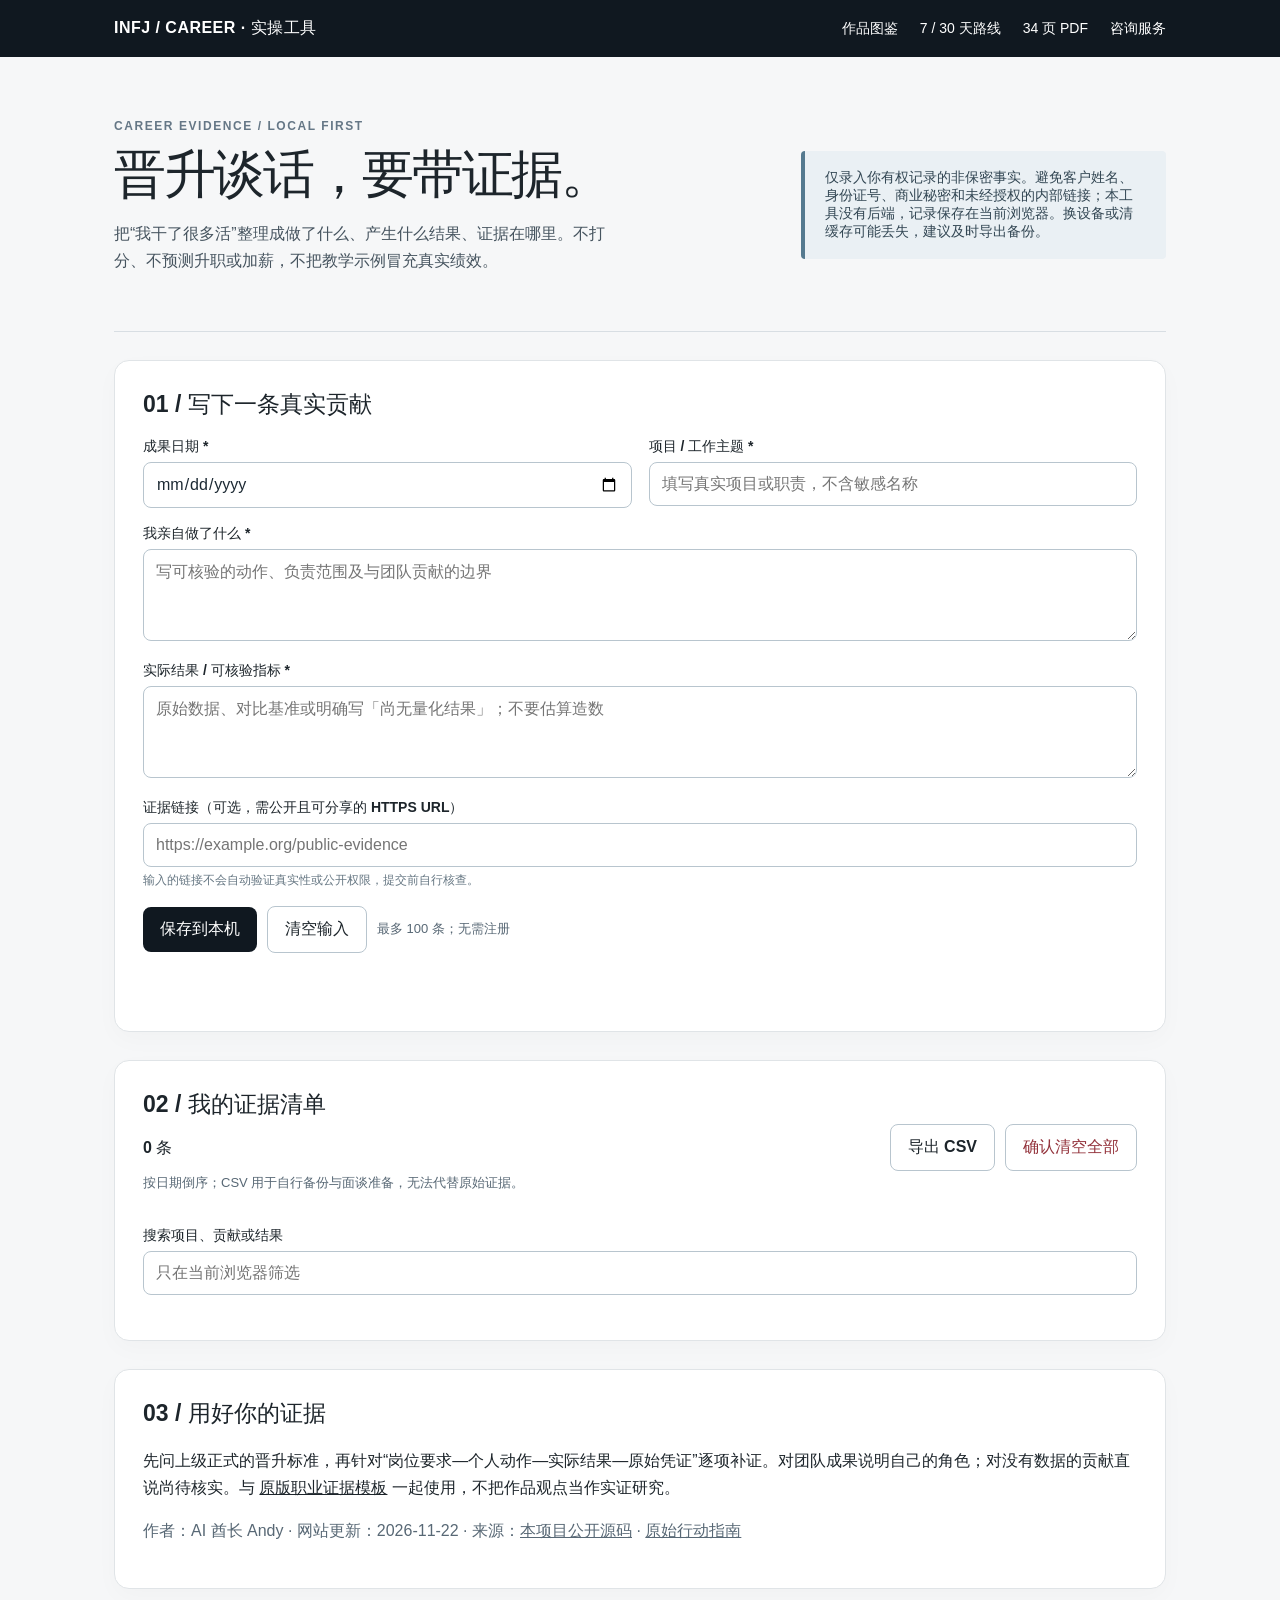
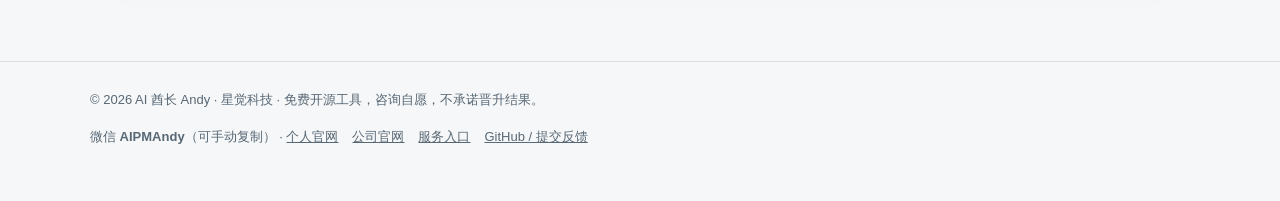
==== evidence.html @ 2b0c2279 "feat: add private career evidence ledger page with SEO and source boundaries" ====
<!doctype html>
<html lang="zh-CN">
<head>
<meta charset="utf-8">
<meta name="viewport" content="width=device-width,initial-scale=1">
<meta name="theme-color" content="#101820">
<title>晋升证据台账｜INFJ 职场成长实操工具 · AI 酋长 Andy</title>
<meta name="description" content="免费记录真实项目贡献、可量化结果与原始证据，生成可带去晋升面谈的本地 CSV 清单。数据只保存在当前浏览器，不预测晋升和薪资。">
<link rel="canonical" href="https://aipmandy.github.io/infj-career-growth-guide/evidence.html">
<meta property="og:type" content="website">
<meta property="og:title" content="晋升证据台账｜INFJ 职场成长实操工具">
<meta property="og:description" content="把“我做了很多”变成可核验的贡献记录；本机保存与安全 CSV 导出。">
<meta property="og:url" content="https://aipmandy.github.io/infj-career-growth-guide/evidence.html">
<meta property="og:image" content="https://aipmandy.github.io/infj-career-growth-guide/assets/social-preview.svg">
<link rel="icon" href="assets/favicon.svg" type="image/svg+xml">
<script type="application/ld+json">
{"@context":"https://schema.org","@type":"WebApplication","name":"晋升证据台账","description":"免费本地记录真实职业贡献及来源证据，提供安全 CSV 导出；不预测升职加薪结果。","url":"https://aipmandy.github.io/infj-career-growth-guide/evidence.html","applicationCategory":"BusinessApplication","operatingSystem":"Web","isAccessibleForFree":true,"inLanguage":"zh-CN","dateModified":"2026-11-22","author":{"@type":"Person","name":"AI 酋长 Andy","url":"https://metaver.vip/"},"publisher":{"@type":"Organization","name":"星觉科技","url":"https://www.a6no1.cn/"}}
</script>
<style>
:root{font-family:-apple-system,BlinkMacSystemFont,"Segoe UI","PingFang SC","Microsoft YaHei",sans-serif;color:#1d252b;background:#f6f7f8;color-scheme:light;font-synthesis:none}
*{box-sizing:border-box}body{margin:0}a{color:inherit}a:focus-visible,button:focus-visible,input:focus-visible,textarea:focus-visible{outline:3px solid #1673ca;outline-offset:3px}
header{background:#101820;color:#fff}nav{max-width:1100px;margin:auto;padding:18px 24px;display:flex;gap:22px;align-items:center;flex-wrap:wrap}nav a{text-decoration:none;font-size:14px}nav strong{margin-right:auto;letter-spacing:.03em}
main{max-width:1100px;margin:auto;padding:32px 24px 72px}.eyebrow{font-size:12px;font-weight:700;letter-spacing:.13em;color:#657786;text-transform:uppercase}.hero{display:grid;grid-template-columns:1.8fr 1fr;gap:30px;align-items:center;padding:30px 0 40px;border-bottom:1px solid #d8dee3}h1{font-size:clamp(32px,5vw,52px);line-height:1.14;letter-spacing:-.045em;margin:12px 0}p{line-height:1.7}.hero p{max-width:58ch;color:#46545f}.note{background:#eaf0f4;border-left:4px solid #54798f;padding:18px 20px;border-radius:4px;color:#324653;font-size:14px}.panel{background:#fff;border:1px solid #e0e4e7;border-radius:15px;padding:28px;box-shadow:0 8px 25px rgba(0,0,0,.025)}section{margin-top:28px}h2{font-size:23px;margin:0 0 18px}.grid{display:grid;grid-template-columns:repeat(2,minmax(0,1fr));gap:17px}label{display:block;font-size:14px;font-weight:600;margin-bottom:6px}.field{margin:0 0 17px}.field small{display:block;color:#667783;font-size:12px;margin-top:5px}input,textarea{font:inherit;width:100%;border:1px solid #b8c5ce;background:#fff;border-radius:8px;padding:12px;color:#1c2933}textarea{min-height:92px;resize:vertical}button,.btn{font:inherit;font-weight:650;background:#101820;color:#fff;border:0;border-radius:8px;padding:12px 17px;cursor:pointer;display:inline-block;text-decoration:none}button.secondary{background:#fff;color:#1d252b;border:1px solid #b8c5ce}button.danger{color:#93323b}.actions{display:flex;flex-wrap:wrap;gap:10px;align-items:center}.helper{font-size:13px;color:#586875}.result-bar{display:flex;gap:14px;align-items:center;flex-wrap:wrap;justify-content:space-between;margin-bottom:20px}.result-bar strong{font-size:16px}.entry{border:1px solid #d9e1e7;border-radius:10px;padding:18px;margin:12px 0;background:#fff;overflow-wrap:anywhere}.entry-title{display:flex;justify-content:space-between;gap:12px;flex-wrap:wrap}.entry-title h3{margin:0;font-size:18px}.entry dl{display:grid;grid-template-columns:110px minmax(0,1fr);gap:9px 12px;margin-bottom:10px}.entry dt{color:#677682}.entry dd{margin:0;white-space:pre-wrap}#status{min-height:24px;font-size:14px;margin-top:12px}#status.error{color:#9f2436}#status.ok{color:#17633e}footer{padding:25px 24px 40px;border-top:1px solid #d8dee3;color:#586875;font-size:13px}footer div{max-width:1100px;margin:auto;line-height:2}footer a{margin-right:14px}.muted{color:#586875}
@media(max-width:720px){.hero,.grid{grid-template-columns:1fr}.hero{gap:8px}.panel{padding:20px}main{padding:24px 16px 50px}nav{padding:16px}.entry dl{grid-template-columns:1fr;gap:2px}.entry dd{margin-bottom:7px}button{min-height:44px}}
</style>
</head>
<body>
<header><nav aria-label="主导航"><strong>INFJ / CAREER · 实操工具</strong><a href="./">作品图鉴</a><a href="./#roadmap">7 / 30 天路线</a><a href="pdf/infj-career-growth-guide-guide.pdf">34 页 PDF</a><a href="https://metaver.vip/services">咨询服务</a></nav></header>
<main>
<div class="hero"><div><div class="eyebrow">CAREER EVIDENCE / LOCAL FIRST</div><h1>晋升谈话，要带证据。</h1><p>把“我干了很多活”整理成<strong>做了什么、产生什么结果、证据在哪里</strong>。不打分、不预测升职或加薪，不把教学示例冒充真实绩效。</p></div><div class="note">仅录入<strong>你有权记录</strong>的非保密事实。避免客户姓名、身份证号、商业秘密和未经授权的内部链接；本工具没有后端，记录保存在当前浏览器。换设备或清缓存可能丢失，建议及时导出备份。</div></div>
<section class="panel" aria-labelledby="form-heading">
<h2 id="form-heading">01 / 写下一条真实贡献</h2>
<form id="evidenceForm">
<div class="grid"><div class="field"><label for="when">成果日期 *</label><input type="date" id="when" name="when" required></div><div class="field"><label for="project">项目 / 工作主题 *</label><input id="project" name="project" maxlength="100" placeholder="填写真实项目或职责，不含敏感名称" required></div></div>
<div class="field"><label for="contribution">我亲自做了什么 *</label><textarea id="contribution" name="contribution" maxlength="600" placeholder="写可核验的动作、负责范围及与团队贡献的边界" required></textarea></div>
<div class="field"><label for="outcome">实际结果 / 可核验指标 *</label><textarea id="outcome" name="outcome" maxlength="600" placeholder="原始数据、对比基准或明确写「尚无量化结果」；不要估算造数" required></textarea></div>
<div class="field"><label for="source">证据链接（可选，需公开且可分享的 HTTPS URL）</label><input id="source" name="source" type="url" inputmode="url" maxlength="1000" placeholder="https://example.org/public-evidence"><small>输入的链接不会自动验证真实性或公开权限，提交前自行核查。</small></div>
<div class="actions"><button type="submit">保存到本机</button><button type="reset" class="secondary">清空输入</button><span class="helper">最多 100 条；无需注册</span></div>
<p id="status" role="status" aria-live="polite"></p>
</form></section>
<section class="panel" aria-labelledby="entries-heading"><div class="result-bar"><div><h2 id="entries-heading">02 / 我的证据清单</h2><strong id="count">0 条</strong><p class="helper">按日期倒序；CSV 用于自行备份与面谈准备，无法代替原始证据。</p></div><div class="actions"><button type="button" id="export" class="secondary">导出 CSV</button><button type="button" id="clear" class="secondary danger">确认清空全部</button></div></div><div class="field"><label for="search">搜索项目、贡献或结果</label><input id="search" type="search" placeholder="只在当前浏览器筛选"></div><div id="entries" aria-live="polite"></div></section>
<section class="panel"><h2>03 / 用好你的证据</h2><p>先问上级正式的晋升标准，再针对“岗位要求—个人动作—实际结果—原始凭证”逐项补证。对团队成果说明自己的角色；对没有数据的贡献直说尚待核实。与 <a href="templates/career-evidence.md">原版职业证据模板</a> 一起使用，不把作品观点当作实证研究。</p><p class="muted">作者：AI 酋长 Andy · 网站更新：2026-11-22 · 来源：<a href="https://github.com/AIPMAndy/infj-career-growth-guide">本项目公开源码</a> · <a href="guides/7-30-day-plan.md">原始行动指南</a></p></section>
</main>
<footer><div>© 2026 AI 酋长 Andy · 星觉科技 · 免费开源工具，咨询自愿，不承诺晋升结果。<p><strong>微信 AIPMAndy</strong>（可手动复制） · <a href="https://metaver.vip/">个人官网</a><a href="https://www.a6no1.cn/">公司官网</a><a href="https://metaver.vip/services">服务入口</a><a href="https://github.com/AIPMAndy/infj-career-growth-guide">GitHub / 提交反馈</a></p></div></footer>
<script src="evidence.js"></script>
</body></html>
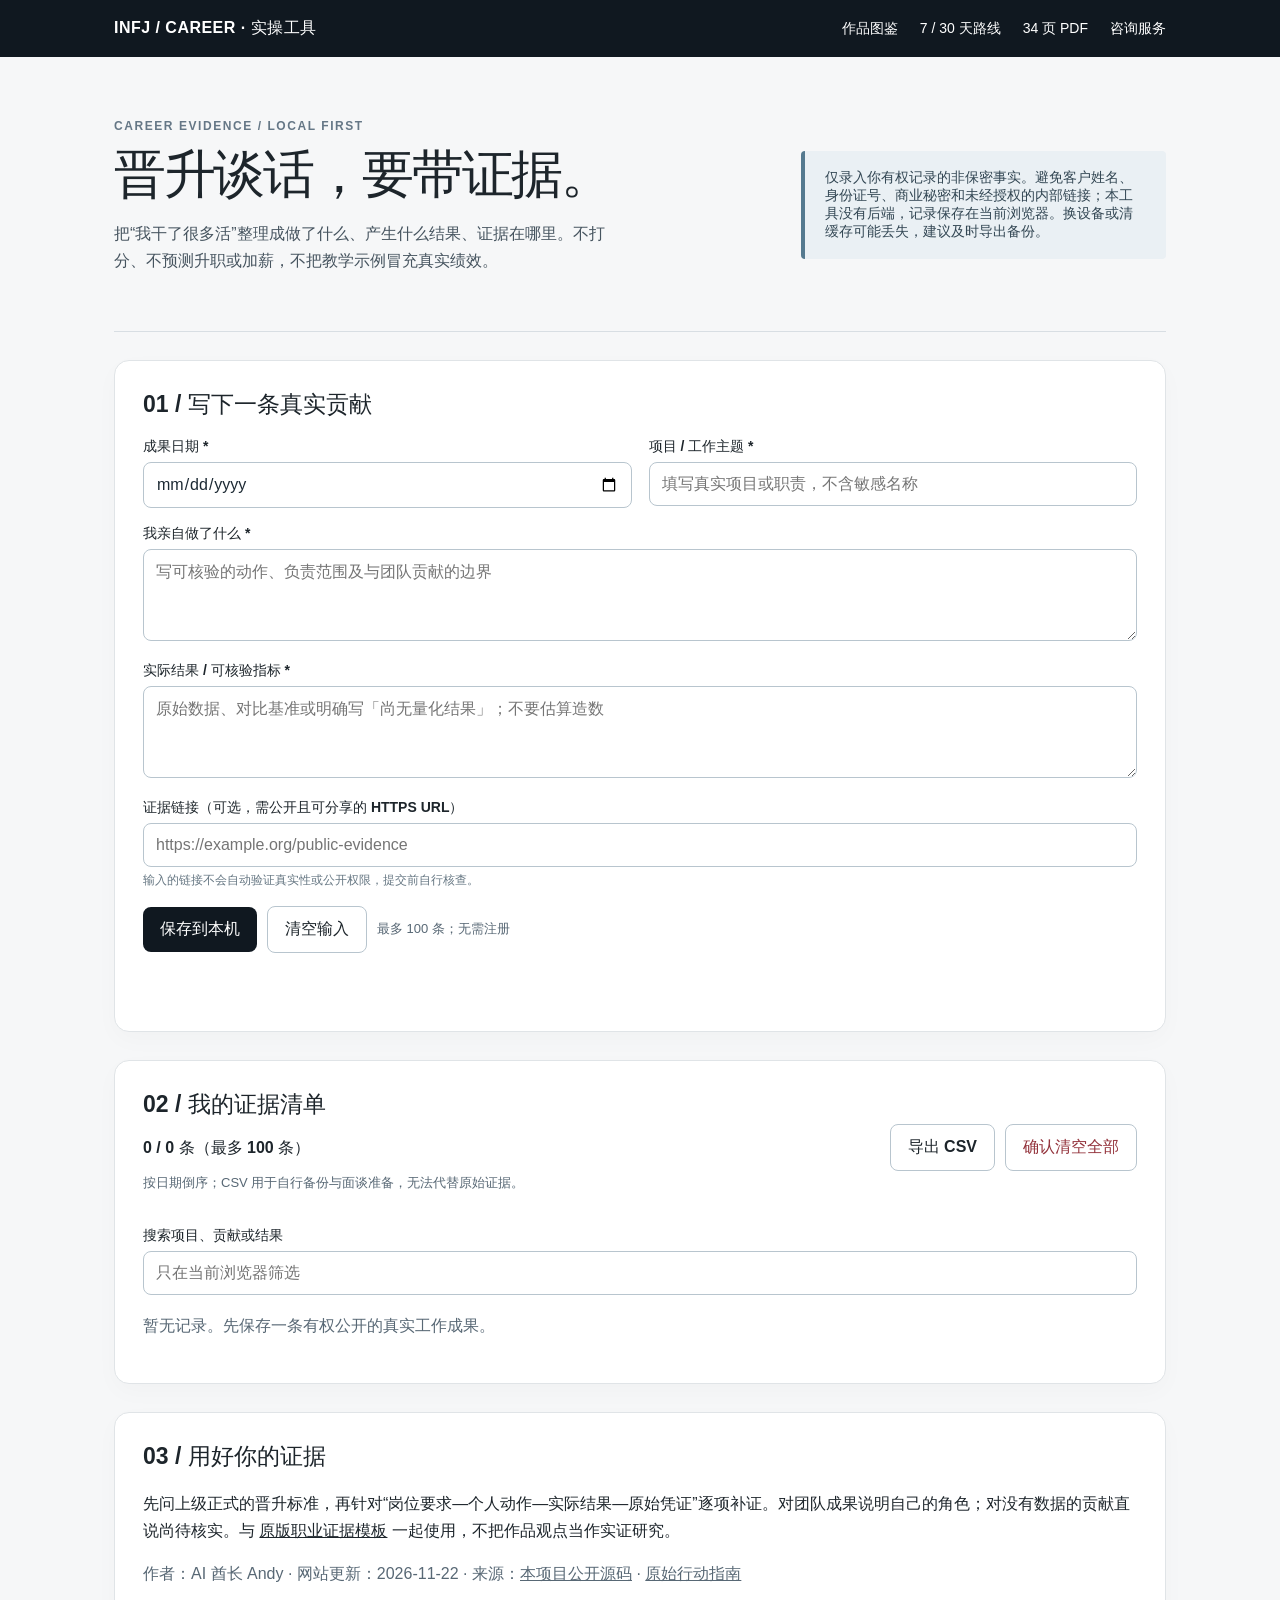
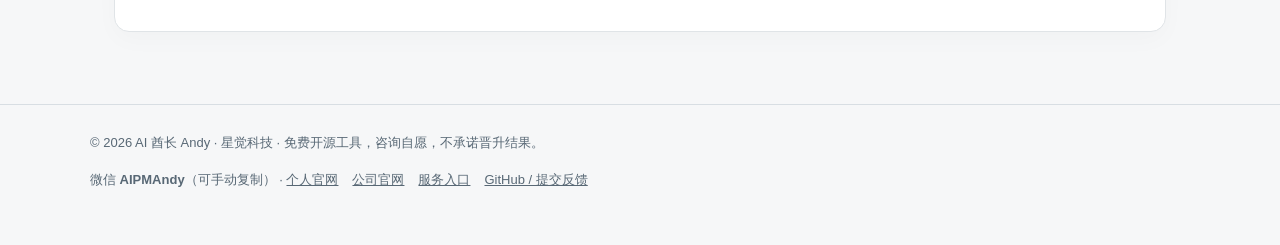
==== commit 9329538d: "docs(geo): 补齐 GEO/SEO 基础设施（README 结构化问答 / llms.txt / canonical / JSON-LD） 改动范围：README llms.txt 页面结构化" ====
--- a/evidence.html
+++ b/evidence.html
@@ -23,6 +23,7 @@
 main{max-width:1100px;margin:auto;padding:32px 24px 72px}.eyebrow{font-size:12px;font-weight:700;letter-spacing:.13em;color:#657786;text-transform:uppercase}.hero{display:grid;grid-template-columns:1.8fr 1fr;gap:30px;align-items:center;padding:30px 0 40px;border-bottom:1px solid #d8dee3}h1{font-size:clamp(32px,5vw,52px);line-height:1.14;letter-spacing:-.045em;margin:12px 0}p{line-height:1.7}.hero p{max-width:58ch;color:#46545f}.note{background:#eaf0f4;border-left:4px solid #54798f;padding:18px 20px;border-radius:4px;color:#324653;font-size:14px}.panel{background:#fff;border:1px solid #e0e4e7;border-radius:15px;padding:28px;box-shadow:0 8px 25px rgba(0,0,0,.025)}section{margin-top:28px}h2{font-size:23px;margin:0 0 18px}.grid{display:grid;grid-template-columns:repeat(2,minmax(0,1fr));gap:17px}label{display:block;font-size:14px;font-weight:600;margin-bottom:6px}.field{margin:0 0 17px}.field small{display:block;color:#667783;font-size:12px;margin-top:5px}input,textarea{font:inherit;width:100%;border:1px solid #b8c5ce;background:#fff;border-radius:8px;padding:12px;color:#1c2933}textarea{min-height:92px;resize:vertical}button,.btn{font:inherit;font-weight:650;background:#101820;color:#fff;border:0;border-radius:8px;padding:12px 17px;cursor:pointer;display:inline-block;text-decoration:none}button.secondary{background:#fff;color:#1d252b;border:1px solid #b8c5ce}button.danger{color:#93323b}.actions{display:flex;flex-wrap:wrap;gap:10px;align-items:center}.helper{font-size:13px;color:#586875}.result-bar{display:flex;gap:14px;align-items:center;flex-wrap:wrap;justify-content:space-between;margin-bottom:20px}.result-bar strong{font-size:16px}.entry{border:1px solid #d9e1e7;border-radius:10px;padding:18px;margin:12px 0;background:#fff;overflow-wrap:anywhere}.entry-title{display:flex;justify-content:space-between;gap:12px;flex-wrap:wrap}.entry-title h3{margin:0;font-size:18px}.entry dl{display:grid;grid-template-columns:110px minmax(0,1fr);gap:9px 12px;margin-bottom:10px}.entry dt{color:#677682}.entry dd{margin:0;white-space:pre-wrap}#status{min-height:24px;font-size:14px;margin-top:12px}#status.error{color:#9f2436}#status.ok{color:#17633e}footer{padding:25px 24px 40px;border-top:1px solid #d8dee3;color:#586875;font-size:13px}footer div{max-width:1100px;margin:auto;line-height:2}footer a{margin-right:14px}.muted{color:#586875}
 @media(max-width:720px){.hero,.grid{grid-template-columns:1fr}.hero{gap:8px}.panel{padding:20px}main{padding:24px 16px 50px}nav{padding:16px}.entry dl{grid-template-columns:1fr;gap:2px}.entry dd{margin-bottom:7px}button{min-height:44px}}
 </style>
+<meta name="twitter:card" content="summary"><link rel="alternate" type="text/plain" href="https://aipmandy.github.io/infj-career-growth-guide/llms.txt" title="llms.txt">
 </head>
 <body>
 <header><nav aria-label="主导航"><strong>INFJ / CAREER · 实操工具</strong><a href="./">作品图鉴</a><a href="./#roadmap">7 / 30 天路线</a><a href="pdf/infj-career-growth-guide-guide.pdf">34 页 PDF</a><a href="https://metaver.vip/services">咨询服务</a></nav></header>
